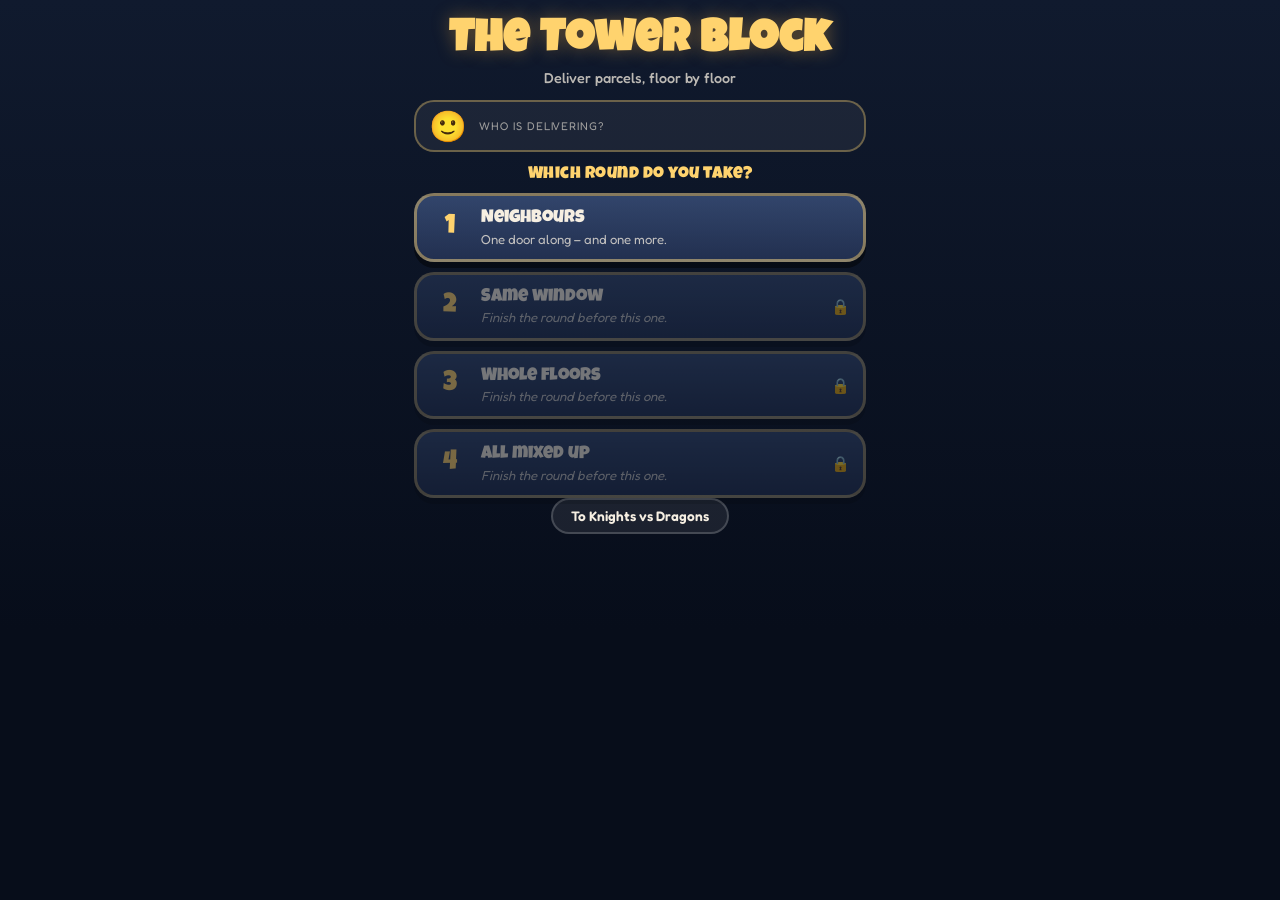
==== hochhaus.html @ 5fa14ef4 "Neues Spiel: Das Hochhaus – Plus im Zahlenraum bis 100 Eigene Seite (hochhaus.html), eigenes Aussehe" ====
<!DOCTYPE html>
<html lang="de">
<head>
<meta charset="utf-8">
<meta name="viewport" content="width=device-width, initial-scale=1, viewport-fit=cover">
<title>Das Hochhaus – Rechnen bis 100</title>
<link rel="icon" href="favicon.svg?v=1" type="image/svg+xml">
<link rel="icon" href="favicon.ico" sizes="32x32">
<link rel="apple-touch-icon" href="apple-touch-icon.png">
<meta name="theme-color" content="#101a2e">
<link rel="preconnect" href="https://fonts.googleapis.com">
<link rel="preconnect" href="https://fonts.gstatic.com" crossorigin>
<link href="https://fonts.googleapis.com/css2?family=Luckiest+Guy&family=Fredoka:wght@400;500;600;700&display=swap" rel="stylesheet">
<link rel="stylesheet" href="hochhaus.css?v=1">
</head>
<body>
<div id="app">

  <!-- ============ AUSWAHL ============ -->
  <section class="schirm is-active" id="schirm-wahl">
    <h1 class="titel">
      <span class="zeile1" data-i18n="hh.name">Das Hochhaus</span>
      <span class="zeile2" data-i18n="hh.untertitel">Pakete austragen, Stockwerk für Stockwerk</span>
    </h1>

    <div class="bote-leiste">
      <span class="bote-bild" id="wahl-avatar">🙂</span>
      <span class="bote-info">
        <span class="bote-kopf" data-i18n="hh.wer">Wer trägt aus?</span>
        <span class="bote-name" id="wahl-name"></span>
      </span>
    </div>

    <div class="wahl-frage" data-i18n="hh.start.frage">Welche Lieferung nimmst du?</div>
    <div class="stufen" id="stufen"></div>

    <a class="mini" href="index.html" data-i18n="hh.ritter">Zum Rechen-Ritter</a>
  </section>

  <!-- ============ SPIEL ============ -->
  <section class="schirm" id="schirm-spiel">
    <div class="kopf">
      <span class="kopf-stufe" id="spiel-stufe">Nachbarn</span>
      <span class="kopf-fortschritt" id="spiel-fortschritt">Paket 1 von 12</span>
    </div>

    <!-- Das Haus ist die Hundertertafel: Stockwerk = Zehner, Fenster = Einer.
         Beschriftet sind nur die Stockwerke und die bekannten Wohnungen. -->
    <div class="haus">
      <div class="haus-dach"></div>
      <div class="haus-gitter" id="haus-gitter"></div>
      <div class="haus-boden"></div>
    </div>

    <div class="tafel">
      <div class="liste" id="liste"></div>
      <div class="meldung" id="meldung"></div>
    </div>

    <div class="eingabe">
      <div class="reihe-block">
        <span class="reihe-titel" data-i18n="hh.stock">Stock</span>
        <div class="reihe" id="reihe-stock"></div>
      </div>
      <div class="reihe-block">
        <span class="reihe-titel" data-i18n="hh.fenster">Fenster</span>
        <div class="reihe" id="reihe-fenster"></div>
      </div>
      <button class="knopf" id="btn-klingeln" type="button" disabled>
        <span data-i18n="hh.klingeln">Klingeln!</span>
        <span class="knopf-zahl" id="knopf-zahl"></span>
      </button>
    </div>

    <button class="mini" id="btn-abbrechen" type="button" data-i18n="hh.zurueck">Zur Auswahl</button>
  </section>

</div>

<!-- ============ ABSCHLUSS ============ -->
<div class="overlay" id="ov-fertig">
  <div class="overlay-karte">
    <div class="sterne" id="fertig-sterne">⭐⭐⭐</div>
    <h2 data-i18n="hh.fertig.titel">Alle Pakete zugestellt!</h2>
    <p id="fertig-text"></p>
    <p class="lob" id="fertig-lob"></p>
    <button class="knopf" id="btn-weiter" type="button" data-i18n="hh.weiter">Nächste Lieferung</button>
    <button class="mini" id="btn-fertig-zurueck" type="button" data-i18n="hh.zurueck">Zur Auswahl</button>
  </div>
</div>

<script src="strings.js?v=23"></script>
<script src="hochhaus-texte.js?v=1"></script>
<script src="hochhaus.js?v=1"></script>
</body>
</html>
---- hochhaus.css ----
/* =====================================================================
   hochhaus.css – eigenes Aussehen, bewusst nicht das des Rechen-Ritters:
   Nachtstadt statt Pergament. Geteilt werden nur die beiden Schriften,
   die der Browser ohnehin schon geladen hat.
   ===================================================================== */
:root{
  --nacht:#101a2e;
  --nacht-tief:#070d1a;
  --haus:#32456b;
  --haus-tief:#223050;
  --fenster:#1a2740;
  --licht:#ffd36e;
  --warm:#ff9f2e;
  --papier:#f6efe2;
  --papier-tief:#e3d7c0;
  --tinte:#231a10;
  --gruen:#5ac77f;
  --rot:#ef5a35;
  --schrift-display:"Luckiest Guy","Trebuchet MS",Verdana,sans-serif;
  --schrift-text:"Fredoka","Trebuchet MS",Verdana,sans-serif;
  --r-gross:20px;
  --r-klein:11px;
}
*{box-sizing:border-box;margin:0;padding:0}
body{
  background:linear-gradient(var(--nacht),var(--nacht-tief) 70%);
  min-height:100vh;color:var(--papier);font-family:var(--schrift-text);
  padding:env(safe-area-inset-top) env(safe-area-inset-right) env(safe-area-inset-bottom) env(safe-area-inset-left);
}
#app{max-width:430px;margin:0 auto;padding:12px 14px 28px}
.schirm{display:none}
.schirm.is-active{display:block}

/* ---------- Auswahl ---------- */
.titel{text-align:center;margin:6px 0 14px}
.titel .zeile1{display:block;font-family:var(--schrift-display);
  font-size:clamp(2rem,10vw,2.8rem);color:var(--licht);letter-spacing:1px;line-height:1.05;
  text-shadow:0 0 18px rgba(255,180,60,.35)}
.titel .zeile2{display:block;font-size:.9rem;font-weight:500;opacity:.75;margin-top:4px}

.bote-leiste{
  display:flex;align-items:center;gap:12px;width:100%;margin-bottom:14px;padding:9px 13px;
  background:rgba(255,255,255,.06);border:2px solid rgba(255,211,110,.35);border-radius:var(--r-gross);
}
.bote-bild{font-size:1.9rem;line-height:1}
.bote-info{display:flex;flex-direction:column;line-height:1.2}
.bote-kopf{font-size:.7rem;letter-spacing:1px;text-transform:uppercase;opacity:.6}
.bote-name{font-family:var(--schrift-display);font-size:1.2rem;color:var(--licht)}

.wahl-frage{font-family:var(--schrift-display);font-size:1.05rem;letter-spacing:.5px;
  text-align:center;color:var(--licht);margin:4px 0 10px}
.stufen{display:grid;gap:10px}
.stufe{
  display:flex;align-items:center;gap:12px;text-align:left;cursor:pointer;width:100%;
  background:linear-gradient(var(--haus),var(--haus-tief));color:var(--papier);
  border:3px solid rgba(255,211,110,.45);border-radius:var(--r-gross);padding:12px 14px;
  box-shadow:0 6px 0 rgba(0,0,0,.45);transition:transform .08s,box-shadow .08s;
  font-family:var(--schrift-text);
}
.stufe:active{transform:translateY(4px);box-shadow:0 2px 0 rgba(0,0,0,.45)}
.stufe-nr{font-family:var(--schrift-display);font-size:1.7rem;color:var(--licht);
  min-width:1.4em;text-align:center;line-height:1}
.stufe-text{flex:1;min-width:0}
.stufe-name{display:block;font-family:var(--schrift-display);font-size:1.15rem;line-height:1.1}
.stufe-info{display:block;font-size:.82rem;opacity:.75;line-height:1.25;margin-top:2px}
.stufe-sterne{font-size:.95rem;letter-spacing:-1px;white-space:nowrap}
.stufe[disabled]{opacity:.45;cursor:default;box-shadow:0 6px 0 rgba(0,0,0,.25)}
.stufe[disabled] .stufe-info{font-style:italic}

/* ---------- Kopfzeile im Spiel ---------- */
.kopf{display:flex;justify-content:space-between;align-items:baseline;gap:10px;
  margin-bottom:8px;padding:0 2px}
.kopf-stufe{font-family:var(--schrift-display);font-size:1.15rem;color:var(--licht)}
.kopf-fortschritt{font-size:.82rem;opacity:.7}

/* ---------- Das Haus ---------- */
.haus{margin-bottom:10px}
.haus-dach{height:10px;border-radius:6px 6px 0 0;
  background:linear-gradient(#4a5f8c,#32456b);border:2px solid rgba(0,0,0,.45);border-bottom:none}
.haus-boden{height:9px;border-radius:0 0 6px 6px;background:#17203a;border:2px solid rgba(0,0,0,.45);border-top:none}
.haus-gitter{
  position:relative;display:grid;grid-template-columns:34px repeat(10,minmax(0,1fr));gap:3px;
  padding:6px 7px;background:linear-gradient(var(--haus),var(--haus-tief));
  border:2px solid rgba(0,0,0,.45);
}
/* Die Stockwerksnummer links ist der Bezugspunkt - sie verraet nichts,
   solange die Fenster unbeschriftet bleiben. */
.stock-schild{
  font-family:var(--schrift-display);font-size:.72rem;color:rgba(255,211,110,.75);
  display:flex;align-items:center;justify-content:flex-end;padding-right:4px;line-height:1;
}
.fenster{
  aspect-ratio:3/2;border-radius:2px;background:var(--fenster);
  box-shadow:inset 0 0 0 1px rgba(255,255,255,.07);
  display:flex;align-items:center;justify-content:center;
  font-size:.56rem;font-weight:700;color:transparent;transition:background .25s,color .25s;
}
/* Nur bekannte Wohnungen leuchten und zeigen ihre Nummer. */
.fenster.hell{background:var(--licht);color:var(--tinte);
  box-shadow:0 0 9px rgba(255,211,110,.75)}
.fenster.ziel{background:var(--gruen);color:#06240f;box-shadow:0 0 11px rgba(90,199,127,.8)}
.fenster.daneben{background:var(--rot);color:#2a0b03;box-shadow:0 0 11px rgba(239,90,53,.8)}
/* Die ganze Zeile und die ganze Spalte des Starts bleiben gedaempft sichtbar:
   So sieht man, dass Zehner senkrecht und Einer waagrecht wandern. */
.fenster.spur{background:#28395c}

.bote{
  position:absolute;width:20px;height:20px;margin-left:-10px;margin-top:-10px;
  font-size:1.05rem;line-height:20px;text-align:center;pointer-events:none;z-index:2;
  filter:drop-shadow(0 2px 3px rgba(0,0,0,.8));
  transition:top .45s cubic-bezier(.45,0,.5,1),left .45s cubic-bezier(.45,0,.5,1);
}
.paket{position:absolute;font-size:.95rem;line-height:1;pointer-events:none;z-index:3;
  margin-left:-7px;margin-top:-4px;animation:paketAn .4s ease-out}
@keyframes paketAn{from{transform:scale(0) rotate(-30deg)}to{transform:scale(1) rotate(0)}}

/* ---------- Aufgaben ---------- */
.tafel{
  background:linear-gradient(var(--papier),var(--papier-tief));color:var(--tinte);
  border:3px solid rgba(255,211,110,.5);border-radius:var(--r-gross);
  padding:10px 12px;margin-bottom:10px;
}
.liste{display:grid;gap:2px}
.zeile{font-family:var(--schrift-display);font-size:1.3rem;line-height:1.25;
  text-align:center;opacity:.42;letter-spacing:1px}
.zeile.jetzt{opacity:1;font-size:1.75rem}
.zeile .luecke{display:inline-block;min-width:1.5em;border-bottom:5px solid var(--rot);color:var(--rot)}
.meldung{text-align:center;font-weight:600;font-size:.92rem;min-height:1.3em;margin-top:5px;opacity:.85}
.meldung.gut{color:#1d7a3f}
.meldung.schlecht{color:#b43415}

/* ---------- Eingabe: Stock und Fenster getrennt ---------- */
.eingabe{display:grid;gap:7px;margin-bottom:10px}
.reihe-block{display:flex;align-items:center;gap:8px}
.reihe-titel{font-family:var(--schrift-display);font-size:.8rem;letter-spacing:1px;
  color:var(--licht);width:4.4em;flex-shrink:0}
.reihe{display:grid;grid-template-columns:repeat(10,1fr);gap:3px;flex:1;min-width:0}
.taste{
  font-family:var(--schrift-text);font-weight:700;font-size:1.05rem;
  height:42px;color:var(--tinte);background:linear-gradient(var(--papier),var(--papier-tief));
  border:2px solid rgba(255,211,110,.5);border-radius:var(--r-klein);
  box-shadow:0 3px 0 rgba(0,0,0,.45);cursor:pointer;padding:0;
  transition:transform .07s,box-shadow .07s,background .15s;
}
.taste:active{transform:translateY(2px);box-shadow:0 1px 0 rgba(0,0,0,.45)}
.taste.gewaehlt{background:linear-gradient(var(--licht),var(--warm));border-color:#fff2cf}
.reihe.gesperrt .taste{opacity:.55;pointer-events:none}

.knopf{
  font-family:var(--schrift-display);font-size:1.3rem;letter-spacing:.5px;color:var(--tinte);
  background:linear-gradient(var(--licht),var(--warm));border:3px solid #c97d14;
  border-radius:var(--r-gross);padding:12px 20px;cursor:pointer;width:100%;
  box-shadow:0 5px 0 #a4650f;transition:transform .08s,box-shadow .08s,opacity .15s;
  display:flex;align-items:center;justify-content:center;gap:10px;
}
.knopf:active{transform:translateY(3px);box-shadow:0 2px 0 #a4650f}
.knopf[disabled]{opacity:.42;cursor:default}
.knopf-zahl{font-size:1.5rem;color:#6b3d00}

.mini{
  display:block;margin:0 auto;font-family:var(--schrift-text);font-weight:600;font-size:.86rem;
  color:var(--papier);background:rgba(255,255,255,.08);border:2px solid rgba(255,255,255,.18);
  border-radius:999px;padding:8px 18px;cursor:pointer;text-decoration:none;text-align:center;width:max-content;
}

/* ---------- Abschluss ---------- */
.overlay{
  position:fixed;inset:0;display:none;align-items:center;justify-content:center;padding:20px;
  background:rgba(7,13,26,.88);z-index:20;
}
.overlay.is-offen{display:flex}
.overlay-karte{
  width:100%;max-width:340px;text-align:center;display:grid;gap:12px;
  background:linear-gradient(var(--haus),var(--haus-tief));
  border:3px solid rgba(255,211,110,.55);border-radius:var(--r-gross);padding:22px 18px;
}
.overlay-karte h2{font-family:var(--schrift-display);font-size:1.6rem;color:var(--licht);font-weight:400}
.overlay-karte p{font-size:.95rem;line-height:1.35}
.sterne{font-size:2.6rem;line-height:1;letter-spacing:2px;animation:sterneAn .5s ease-out}
@keyframes sterneAn{from{transform:scale(.4);opacity:0}to{transform:scale(1);opacity:1}}
.lob{color:var(--licht);font-weight:600}

@media (min-width:520px){
  #app{max-width:480px}
  .taste{height:48px;font-size:1.2rem}
}
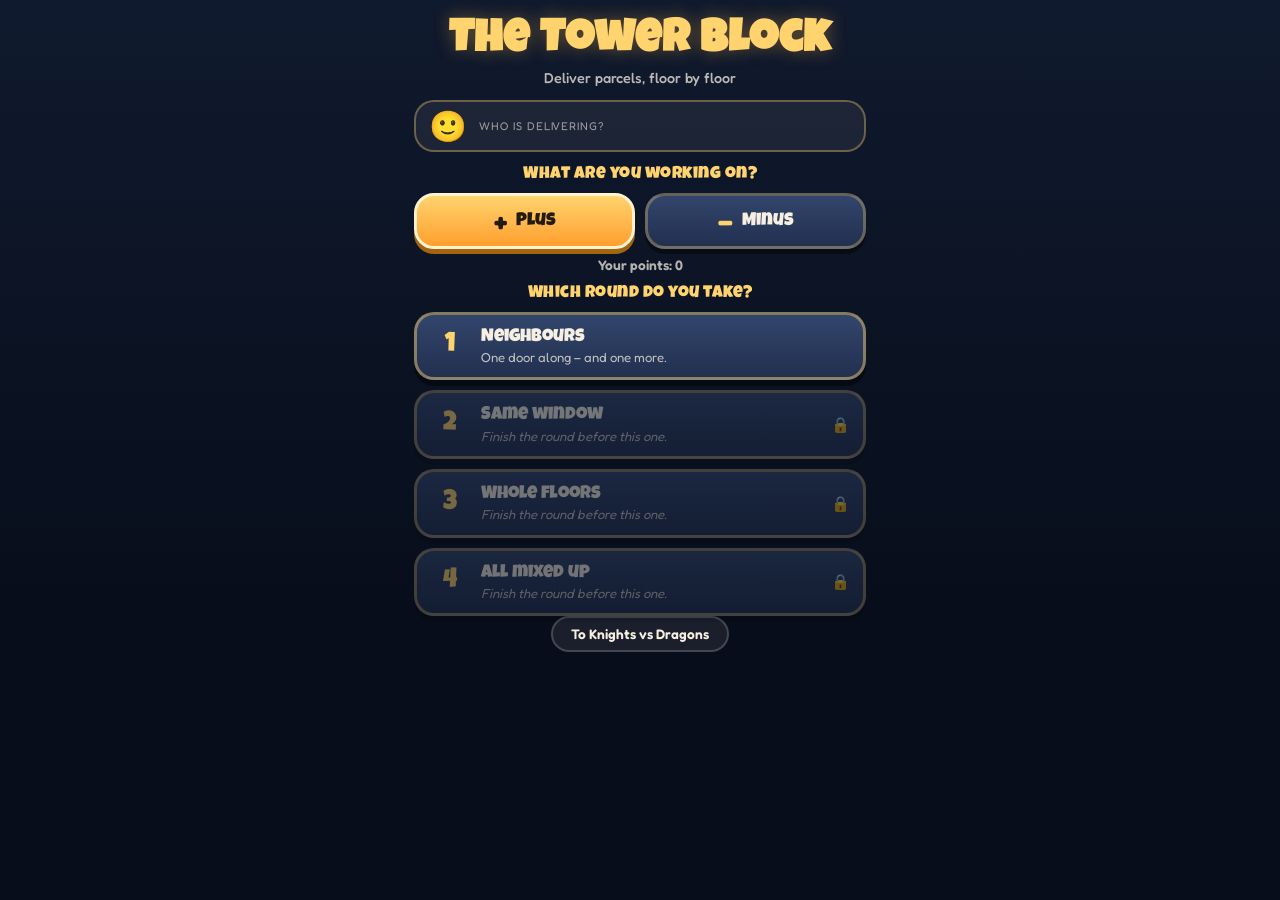
==== commit 59733876: "Hochhaus: Minus, Punkte und ein paar Animationen Minus steht jetzt vorneweg zur Wahl: Plus und Minus" ====
--- a/hochhaus.html
+++ b/hochhaus.html
@@ -11,7 +11,7 @@
 <link rel="preconnect" href="https://fonts.googleapis.com">
 <link rel="preconnect" href="https://fonts.gstatic.com" crossorigin>
 <link href="https://fonts.googleapis.com/css2?family=Luckiest+Guy&family=Fredoka:wght@400;500;600;700&display=swap" rel="stylesheet">
-<link rel="stylesheet" href="hochhaus.css?v=1">
+<link rel="stylesheet" href="hochhaus.css?v=2">
 </head>
 <body>
 <div id="app">
@@ -31,6 +31,10 @@
       </span>
     </div>
 
+    <div class="wahl-frage" data-i18n="hh.modus.frage">Was rechnest du?</div>
+    <div class="modi" id="modi"></div>
+    <div class="punktestand" id="punktestand"></div>
+
     <div class="wahl-frage" data-i18n="hh.start.frage">Welche Lieferung nimmst du?</div>
     <div class="stufen" id="stufen"></div>
 
@@ -41,6 +45,10 @@
   <section class="schirm" id="schirm-spiel">
     <div class="kopf">
       <span class="kopf-stufe" id="spiel-stufe">Nachbarn</span>
+      <span class="kopf-punktebox">
+        <span class="kopf-serie aus" id="spiel-serie"></span>
+        <span class="kopf-punkte" id="spiel-punkte">0</span>
+      </span>
       <span class="kopf-fortschritt" id="spiel-fortschritt">Paket 1 von 12</span>
     </div>
 
@@ -83,6 +91,8 @@
     <div class="sterne" id="fertig-sterne">⭐⭐⭐</div>
     <h2 data-i18n="hh.fertig.titel">Alle Pakete zugestellt!</h2>
     <p id="fertig-text"></p>
+    <p class="punkte-zeile" id="fertig-punkte"></p>
+    <p class="punkte-bonus" id="fertig-bonus"></p>
     <p class="lob" id="fertig-lob"></p>
     <button class="knopf" id="btn-weiter" type="button" data-i18n="hh.weiter">Nächste Lieferung</button>
     <button class="mini" id="btn-fertig-zurueck" type="button" data-i18n="hh.zurueck">Zur Auswahl</button>
@@ -90,7 +100,7 @@
 </div>
 
 <script src="strings.js?v=23"></script>
-<script src="hochhaus-texte.js?v=1"></script>
-<script src="hochhaus.js?v=1"></script>
+<script src="hochhaus-texte.js?v=2"></script>
+<script src="hochhaus.js?v=2"></script>
 </body>
 </html>
--- a/hochhaus.css
+++ b/hochhaus.css
@@ -67,11 +67,34 @@
 .stufe[disabled]{opacity:.45;cursor:default;box-shadow:0 6px 0 rgba(0,0,0,.25)}
 .stufe[disabled] .stufe-info{font-style:italic}
 
+/* ---------- Plus oder Minus ---------- */
+.modi{display:grid;grid-template-columns:1fr 1fr;gap:10px;margin-bottom:8px}
+.modus{
+  display:flex;align-items:center;justify-content:center;gap:9px;cursor:pointer;
+  background:linear-gradient(var(--haus),var(--haus-tief));color:var(--papier);
+  border:3px solid rgba(255,211,110,.3);border-radius:var(--r-gross);padding:11px 8px;
+  box-shadow:0 5px 0 rgba(0,0,0,.45);font-family:var(--schrift-text);
+  transition:transform .08s,box-shadow .08s,border-color .15s,background .15s;
+}
+.modus:active{transform:translateY(3px);box-shadow:0 2px 0 rgba(0,0,0,.45)}
+.modus-zeichen{font-family:var(--schrift-text);font-weight:700;font-size:1.7rem;line-height:1;
+  color:var(--licht)}
+.modus-wort{font-family:var(--schrift-display);font-size:1.15rem;line-height:1}
+.modus.gewaehlt{background:linear-gradient(var(--licht),var(--warm));border-color:#fff2cf;
+  color:var(--tinte);box-shadow:0 5px 0 #a4650f}
+.modus.gewaehlt .modus-zeichen{color:var(--tinte)}
+.punktestand{text-align:center;font-weight:600;font-size:.86rem;opacity:.72;margin:0 0 12px}
+
 /* ---------- Kopfzeile im Spiel ---------- */
 .kopf{display:flex;justify-content:space-between;align-items:baseline;gap:10px;
   margin-bottom:8px;padding:0 2px}
 .kopf-stufe{font-family:var(--schrift-display);font-size:1.15rem;color:var(--licht)}
 .kopf-fortschritt{font-size:.82rem;opacity:.7}
+.kopf-punktebox{display:flex;align-items:baseline;gap:5px;margin-left:auto;margin-right:10px}
+.kopf-punkte{font-family:var(--schrift-display);font-size:1.25rem;color:var(--gruen);
+  display:inline-block}
+.kopf-serie{font-family:var(--schrift-display);font-size:.9rem;color:var(--warm)}
+.kopf-serie.aus{display:none}
 
 /* ---------- Das Haus ---------- */
 .haus{margin-bottom:10px}
@@ -113,6 +136,39 @@
 .paket{position:absolute;font-size:.95rem;line-height:1;pointer-events:none;z-index:3;
   margin-left:-7px;margin-top:-4px;animation:paketAn .4s ease-out}
 @keyframes paketAn{from{transform:scale(0) rotate(-30deg)}to{transform:scale(1) rotate(0)}}
+
+/* ---------- Punkte, Funken, Lichter ---------- */
+.punkte-flug{
+  position:absolute;transform:translateX(-50%);pointer-events:none;z-index:4;
+  font-family:var(--schrift-display);font-size:1.05rem;color:var(--gruen);
+  text-shadow:0 2px 5px rgba(0,0,0,.85);animation:punkteFlug 1.1s ease-out forwards;
+}
+@keyframes punkteFlug{
+  0%{opacity:0;transform:translate(-50%,6px) scale(.7)}
+  25%{opacity:1;transform:translate(-50%,-6px) scale(1.15)}
+  100%{opacity:0;transform:translate(-50%,-40px) scale(1)}
+}
+.funke{
+  position:absolute;pointer-events:none;z-index:4;font-size:.8rem;line-height:1;
+  animation:funkeWeg 1.1s ease-out forwards;
+}
+@keyframes funkeWeg{
+  0%{opacity:0;transform:translate(-50%,-50%) scale(.4)}
+  25%{opacity:1}
+  100%{opacity:0;transform:translate(calc(-50% + var(--dx)),calc(-50% + var(--dy))) scale(1.2) rotate(140deg)}
+}
+/* Zum Abschluss geht im ganzen Haus das Licht an. */
+.fenster.an{background:#5d6f9e;box-shadow:inset 0 0 0 1px rgba(255,211,110,.3)}
+.fenster.hell.an{background:var(--licht)}
+.fenster.ziel.an{background:var(--gruen)}
+.fenster.daneben.an{background:var(--rot)}
+.fenster.wackelt{animation:fensterWackelt .5s ease-in-out}
+@keyframes fensterWackelt{
+  0%,100%{transform:translateX(0)}25%{transform:translateX(-3px)}
+  50%{transform:translateX(3px)}75%{transform:translateX(-2px)}
+}
+.kopf-punkte.puls{animation:punktePuls .45s ease-out}
+@keyframes punktePuls{0%{transform:scale(1)}40%{transform:scale(1.3);color:var(--gruen)}100%{transform:scale(1)}}
 
 /* ---------- Aufgaben ---------- */
 .tafel{
@@ -176,8 +232,17 @@
 }
 .overlay-karte h2{font-family:var(--schrift-display);font-size:1.6rem;color:var(--licht);font-weight:400}
 .overlay-karte p{font-size:.95rem;line-height:1.35}
-.sterne{font-size:2.6rem;line-height:1;letter-spacing:2px;animation:sterneAn .5s ease-out}
-@keyframes sterneAn{from{transform:scale(.4);opacity:0}to{transform:scale(1);opacity:1}}
+.sterne{font-size:2.6rem;line-height:1;letter-spacing:2px;min-height:1em}
+.sterne .stern{display:inline-block;animation:sternAn .45s ease-out}
+.sterne .stern.voll{filter:drop-shadow(0 0 10px rgba(255,211,110,.8))}
+@keyframes sternAn{
+  0%{transform:scale(.2) rotate(-40deg)}
+  70%{transform:scale(1.25) rotate(8deg)}
+  100%{transform:scale(1) rotate(0)}
+}
+.punkte-zeile{font-family:var(--schrift-display);font-size:1.25rem;color:var(--gruen)}
+.punkte-bonus{font-weight:600;color:var(--warm);font-size:.9rem}
+.punkte-bonus:empty{display:none}
 .lob{color:var(--licht);font-weight:600}
 
 @media (min-width:520px){
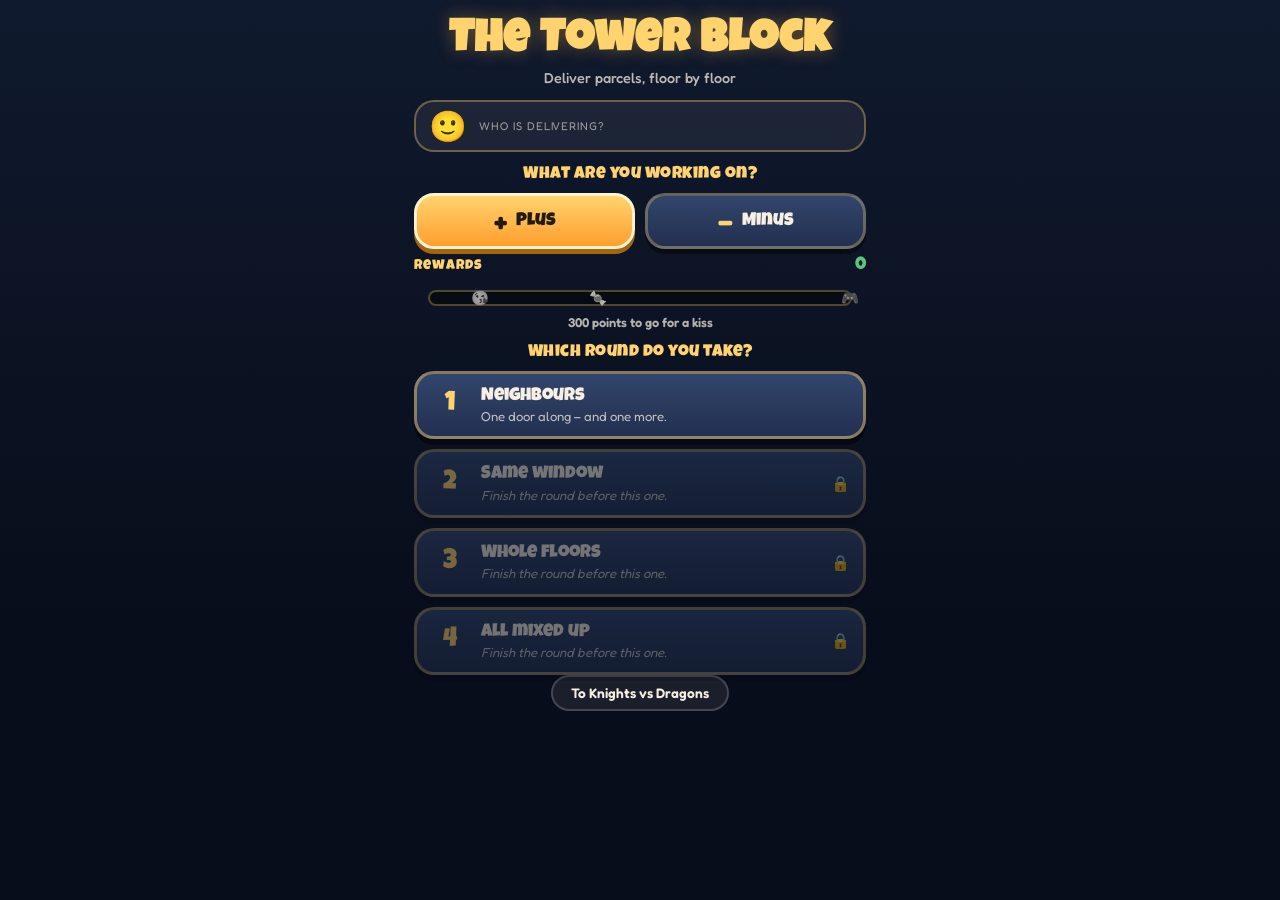
==== commit 17c295d7: "Hochhaus: Belohnungsbalken mit drei Stufen Die Punkte laufen jetzt auf einen Balken mit drei Stufen:" ====
--- a/hochhaus.html
+++ b/hochhaus.html
@@ -11,7 +11,7 @@
 <link rel="preconnect" href="https://fonts.googleapis.com">
 <link rel="preconnect" href="https://fonts.gstatic.com" crossorigin>
 <link href="https://fonts.googleapis.com/css2?family=Luckiest+Guy&family=Fredoka:wght@400;500;600;700&display=swap" rel="stylesheet">
-<link rel="stylesheet" href="hochhaus.css?v=2">
+<link rel="stylesheet" href="hochhaus.css?v=3">
 </head>
 <body>
 <div id="app">
@@ -33,7 +33,15 @@
 
     <div class="wahl-frage" data-i18n="hh.modus.frage">Was rechnest du?</div>
     <div class="modi" id="modi"></div>
-    <div class="punktestand" id="punktestand"></div>
+    <!-- Der Belohnungsbalken: drei Stufen, am Ende faengt er von vorn an. -->
+    <div class="lohn">
+      <div class="lohn-kopf">
+        <span class="lohn-titel" data-i18n="hh.lohn.titel">Belohnungen</span>
+        <span class="lohn-punkte" id="lohn-punkte">0</span>
+      </div>
+      <div class="lohn-balken" id="lohn-balken"><i class="lohn-fuell" id="lohn-fuell"></i></div>
+      <div class="lohn-naechste" id="lohn-naechste"></div>
+    </div>
 
     <div class="wahl-frage" data-i18n="hh.start.frage">Welche Lieferung nimmst du?</div>
     <div class="stufen" id="stufen"></div>
@@ -50,6 +58,10 @@
         <span class="kopf-punkte" id="spiel-punkte">0</span>
       </span>
       <span class="kopf-fortschritt" id="spiel-fortschritt">Paket 1 von 12</span>
+    </div>
+
+    <div class="lohn-balken lohn-balken--klein" id="lohn-balken-spiel">
+      <i class="lohn-fuell" id="lohn-fuell-spiel"></i>
     </div>
 
     <!-- Das Haus ist die Hundertertafel: Stockwerk = Zehner, Fenster = Einer.
@@ -100,7 +112,7 @@
 </div>
 
 <script src="strings.js?v=23"></script>
-<script src="hochhaus-texte.js?v=2"></script>
-<script src="hochhaus.js?v=2"></script>
+<script src="hochhaus-texte.js?v=3"></script>
+<script src="hochhaus.js?v=3"></script>
 </body>
 </html>
--- a/hochhaus.css
+++ b/hochhaus.css
@@ -83,7 +83,49 @@
 .modus.gewaehlt{background:linear-gradient(var(--licht),var(--warm));border-color:#fff2cf;
   color:var(--tinte);box-shadow:0 5px 0 #a4650f}
 .modus.gewaehlt .modus-zeichen{color:var(--tinte)}
-.punktestand{text-align:center;font-weight:600;font-size:.86rem;opacity:.72;margin:0 0 12px}
+
+/* ---------- Belohnungsbalken ---------- */
+.lohn{margin:0 0 14px}
+.lohn-kopf{display:flex;justify-content:space-between;align-items:baseline;margin-bottom:5px}
+.lohn-titel{font-family:var(--schrift-display);font-size:.85rem;letter-spacing:1px;color:var(--licht)}
+.lohn-punkte{font-family:var(--schrift-display);font-size:1.1rem;color:var(--gruen)}
+.lohn-balken{
+  position:relative;height:16px;border-radius:999px;margin:16px 14px 0;
+  background:rgba(0,0,0,.45);border:2px solid rgba(255,211,110,.3);
+}
+.lohn-fuell{
+  display:block;height:100%;width:0;border-radius:999px;
+  background:linear-gradient(90deg,var(--gruen),var(--licht));
+  transition:width .6s cubic-bezier(.3,0,.3,1);
+}
+/* Die drei Stufen sitzen auf dem Balken; erreicht wird gross und bunt. */
+.lohn-marke{
+  position:absolute;top:50%;transform:translate(-50%,-50%) scale(.82);
+  font-size:1.1rem;line-height:1;font-style:normal;
+  filter:grayscale(1) brightness(.75);transition:transform .3s,filter .3s;
+}
+.lohn-marke.erreicht{filter:none;transform:translate(-50%,-50%) scale(1.25)}
+.lohn-naechste{text-align:center;font-weight:600;font-size:.8rem;opacity:.72;margin-top:9px}
+
+/* Im Spiel derselbe Balken, nur schmal. */
+.lohn-balken--klein{height:9px;margin:0 12px 9px}
+.lohn-balken--klein .lohn-marke{font-size:.82rem}
+
+/* Einblendung, wenn eine Stufe erreicht ist. */
+.lohn-ruf{
+  position:fixed;left:50%;top:14%;transform:translateX(-50%);z-index:30;
+  display:flex;align-items:center;gap:10px;max-width:min(92vw,380px);
+  background:linear-gradient(var(--licht),var(--warm));color:var(--tinte);
+  border:3px solid #fff2cf;border-radius:var(--r-gross);padding:11px 16px;
+  box-shadow:0 10px 26px rgba(0,0,0,.6);
+  font-family:var(--schrift-display);font-size:1.05rem;line-height:1.2;
+  animation:lohnRein .45s cubic-bezier(.2,1.4,.5,1);
+}
+.lohn-ruf-zeichen{font-size:1.8rem;line-height:1}
+.lohn-ruf.weg{animation:lohnRaus .55s ease-in forwards}
+@keyframes lohnRein{from{opacity:0;transform:translate(-50%,-26px) scale(.8)}
+                    to{opacity:1;transform:translate(-50%,0) scale(1)}}
+@keyframes lohnRaus{to{opacity:0;transform:translate(-50%,-22px) scale(.9)}}
 
 /* ---------- Kopfzeile im Spiel ---------- */
 .kopf{display:flex;justify-content:space-between;align-items:baseline;gap:10px;
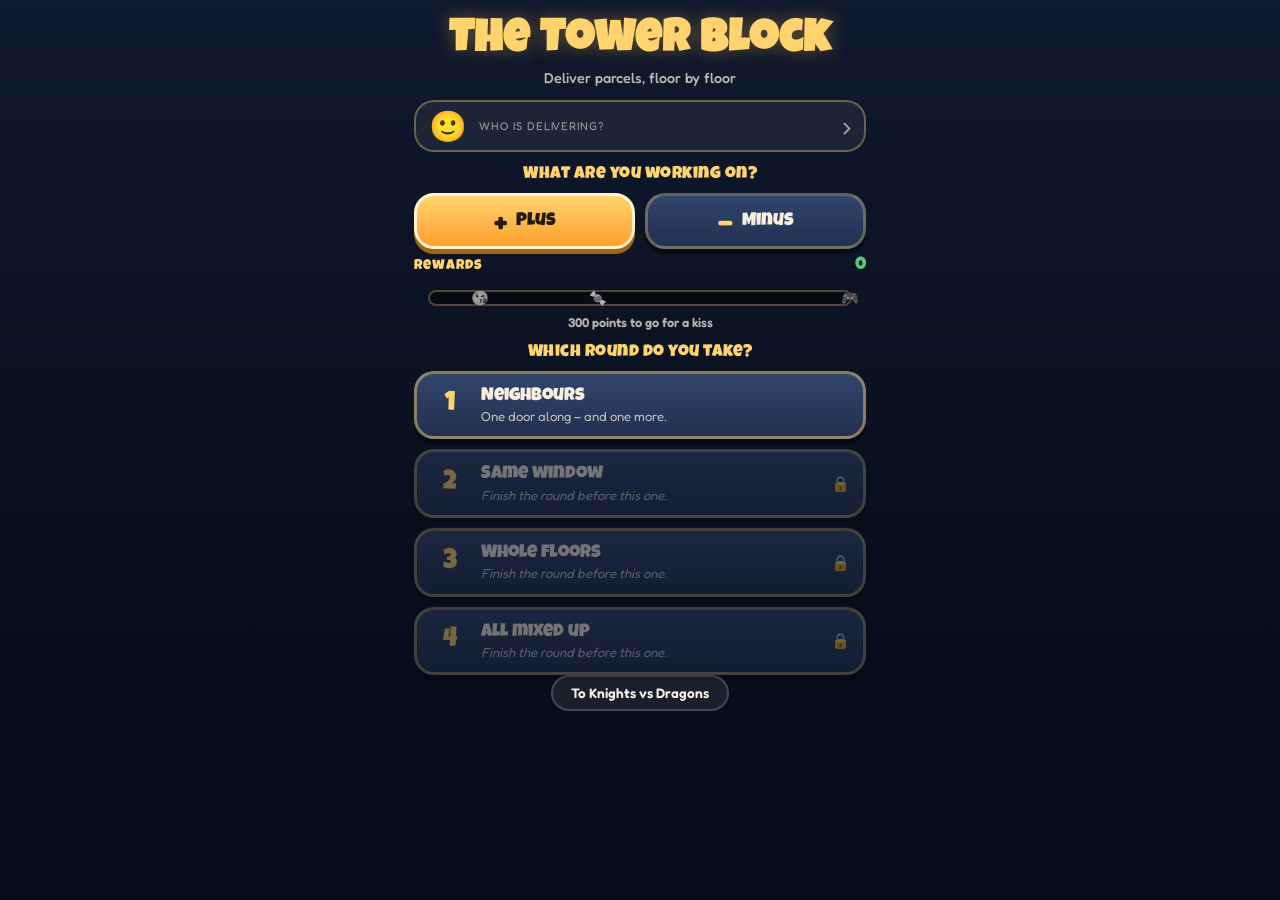
==== commit ec1e9b5b: "Hochhaus: Spielerwechsel oben reparieren Die Leiste ganz oben sah aus wie die im Rechen-Ritter, war " ====
--- a/hochhaus.html
+++ b/hochhaus.html
@@ -11,7 +11,7 @@
 <link rel="preconnect" href="https://fonts.googleapis.com">
 <link rel="preconnect" href="https://fonts.gstatic.com" crossorigin>
 <link href="https://fonts.googleapis.com/css2?family=Luckiest+Guy&family=Fredoka:wght@400;500;600;700&display=swap" rel="stylesheet">
-<link rel="stylesheet" href="hochhaus.css?v=3">
+<link rel="stylesheet" href="hochhaus.css?v=4">
 </head>
 <body>
 <div id="app">
@@ -23,13 +23,14 @@
       <span class="zeile2" data-i18n="hh.untertitel">Pakete austragen, Stockwerk für Stockwerk</span>
     </h1>
 
-    <div class="bote-leiste">
+    <button class="bote-leiste" id="btn-spieler" type="button">
       <span class="bote-bild" id="wahl-avatar">🙂</span>
       <span class="bote-info">
         <span class="bote-kopf" data-i18n="hh.wer">Wer trägt aus?</span>
         <span class="bote-name" id="wahl-name"></span>
       </span>
-    </div>
+      <span class="bote-pfeil">›</span>
+    </button>
 
     <div class="wahl-frage" data-i18n="hh.modus.frage">Was rechnest du?</div>
     <div class="modi" id="modi"></div>
@@ -97,6 +98,16 @@
 
 </div>
 
+<!-- ============ SPIELERWAHL ============ -->
+<div class="overlay" id="ov-konto">
+  <div class="overlay-karte">
+    <h2 data-i18n="wer.spielt">Wer spielt?</h2>
+    <div class="konto-gitter" id="konto-gitter"></div>
+    <p class="hinweis" data-i18n="hh.konto.neu">Neue Spieler legst du im Rechen-Ritter an.</p>
+    <button class="mini" id="btn-konto-zu" type="button" data-i18n="zurueck">Zurück</button>
+  </div>
+</div>
+
 <!-- ============ ABSCHLUSS ============ -->
 <div class="overlay" id="ov-fertig">
   <div class="overlay-karte">
@@ -112,7 +123,7 @@
 </div>
 
 <script src="strings.js?v=23"></script>
-<script src="hochhaus-texte.js?v=3"></script>
-<script src="hochhaus.js?v=3"></script>
+<script src="hochhaus-texte.js?v=4"></script>
+<script src="hochhaus.js?v=4"></script>
 </body>
 </html>
--- a/hochhaus.css
+++ b/hochhaus.css
@@ -41,7 +41,27 @@
 .bote-leiste{
   display:flex;align-items:center;gap:12px;width:100%;margin-bottom:14px;padding:9px 13px;
   background:rgba(255,255,255,.06);border:2px solid rgba(255,211,110,.35);border-radius:var(--r-gross);
-}
+  color:var(--papier);font-family:var(--schrift-text);text-align:left;cursor:pointer;
+  transition:transform .08s,background .15s;
+}
+.bote-leiste:active{transform:translateY(2px);background:rgba(255,255,255,.12)}
+.bote-pfeil{margin-left:auto;font-size:1.5rem;opacity:.6;line-height:1}
+
+/* Spielerwahl */
+.konto-gitter{display:grid;grid-template-columns:1fr 1fr;gap:9px}
+.konto-knopf{
+  display:flex;flex-direction:column;align-items:center;gap:3px;cursor:pointer;
+  background:rgba(255,255,255,.07);color:var(--papier);
+  border:2px solid rgba(255,211,110,.3);border-radius:var(--r-klein);padding:10px 6px;
+  font-family:var(--schrift-text);transition:transform .08s,border-color .15s,background .15s;
+}
+.konto-knopf:active{transform:translateY(2px)}
+.konto-knopf.aktiv{border-color:var(--licht);background:rgba(245,181,60,.16)}
+.konto-bild{font-size:1.8rem;line-height:1}
+.konto-name{font-family:var(--schrift-display);font-size:.95rem;line-height:1.1;
+  max-width:100%;overflow:hidden;text-overflow:ellipsis;white-space:nowrap}
+.konto-dran{font-size:.68rem;opacity:.75}
+.hinweis{font-size:.8rem;opacity:.7}
 .bote-bild{font-size:1.9rem;line-height:1}
 .bote-info{display:flex;flex-direction:column;line-height:1.2}
 .bote-kopf{font-size:.7rem;letter-spacing:1px;text-transform:uppercase;opacity:.6}
